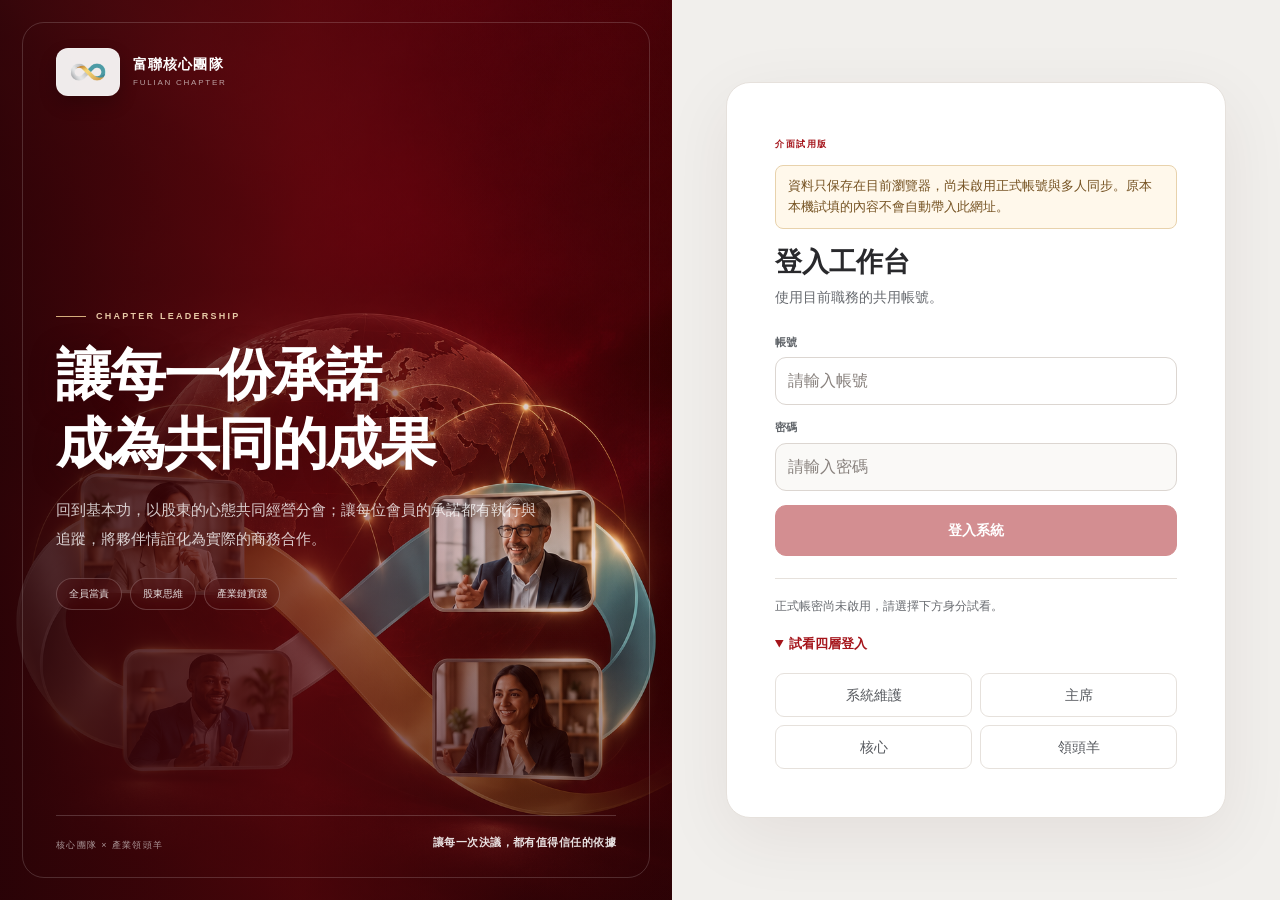
==== index.html @ e0f5ab56 "Publish chairman interface preview with browser-local storage notice" ====
<!doctype html>
<html lang="zh-Hant">
<head>
  <meta charset="utf-8">
  <meta name="viewport" content="width=device-width,initial-scale=1">
  <meta name="theme-color" content="#a5151b">
  <meta http-equiv="Content-Security-Policy" content="default-src 'self'; script-src 'self'; style-src 'self'; img-src 'self'; connect-src 'none'; form-action 'none'; base-uri 'none'">
  <title>登入｜富聯核心團隊</title>
  <link rel="icon" href="assets/images/fulian-favicon.png">
  <link rel="stylesheet" href="login.css?v=b92ced8f8048">
  <link rel="stylesheet" href="release-preview.css?v=39c7cad80e09">
  <script src="preview-session.js?v=ef87f0d420c2" defer></script><script src="login.js?v=df90c8563fe7" defer></script>
</head>
<body>
  <main class="login-shell">
    <section class="brand-panel" aria-label="富聯分會">
      <div class="brand-top"><img src="assets/images/fulian-favicon.png" alt="富聯分會標誌"><span class="brand-name"><b>富聯核心團隊</b><small>FULIAN CHAPTER</small></span></div>
      <div class="brand-story">
        <span class="eyebrow">CHAPTER LEADERSHIP</span>
        <h1>讓每一份承諾<br>成為共同的成果</h1>
        <p class="brand-description">回到基本功，以股東的心態共同經營分會；讓每位會員的承諾都有執行與追蹤，將夥伴情誼化為實際的商務合作。</p>
        <div class="brand-tags" aria-label="本屆三大主軸"><span>全員當責</span><span>股東思維</span><span>產業鏈實踐</span></div>
      </div>
      <div class="brand-foot"><span>核心團隊 × 產業領頭羊</span><b>讓每一次決議，都有值得信任的依據</b></div>
    </section>
    <div class="access-panel">
      <section class="login-card" aria-labelledby="panelTitle">
        <span class="preview-label">介面試用版</span>
        <p class="release-preview-note">資料只保存在目前瀏覽器，尚未啟用正式帳號與多人同步。原本本機試填的內容不會自動帶入此網址。</p>
        <h2 id="panelTitle" tabindex="-1">登入工作台</h2>
        <p class="intro" id="panelIntro">使用目前職務的共用帳號。</p>
        <form id="loginForm">
          <label>帳號<input id="username" autocomplete="off" readonly placeholder="請輸入帳號" aria-describedby="previewNote"></label>
          <label>密碼<input id="password" type="password" autocomplete="off" disabled placeholder="請輸入密碼"></label>
          <button class="primary" id="loginButton" disabled>登入系統</button>
        </form>
        <form id="identityForm" hidden>
          <label><span id="identityLabel">選擇職務</span><select id="identity" required></select></label>
          <p class="empty-note" id="rosterNote" hidden>領頭羊名單尚未設定。</p>
          <button class="primary" id="identityButton">進入工作台</button>
          <button class="secondary" type="button" data-back>返回登入</button>
        </form>
        <section id="complete" hidden aria-label="登入流程完成">
          <div class="selected-identity"><span>目前身分</span><strong id="selectedIdentity"></strong></div>
          <p class="intro">登入流程試看完成。</p>
          <button class="secondary" type="button" data-back>返回登入</button>
        </section>
        <div id="previewControls" class="preview-controls">
          <p id="previewNote">正式帳密尚未啟用，請選擇下方身分試看。</p>
          <details id="previewPicker" open>
            <summary>試看四層登入</summary>
            <div class="preview-roles" role="group" aria-label="試看帳號類別">
              <button type="button" data-role="maintenance" aria-pressed="false">系統維護</button>
              <button type="button" data-role="chair" aria-pressed="false">主席</button>
              <button type="button" data-role="core" aria-pressed="false">核心</button>
              <button type="button" data-role="leader" aria-pressed="false">領頭羊</button>
            </div>
          </details>
        </div>
        <noscript><p>請開啟 JavaScript 以試看登入流程。</p></noscript>
      </section>
    </div>
  </main>
</body>
</html>
---- login.css ----
:root{--red:#a5151b;--ink:#29292c;--muted:#686b70;--line:#e6e1dc;--paper:#f1efec;font-family:"Noto Sans TC","PingFang TC","Microsoft JhengHei",sans-serif;color:var(--ink);background:var(--paper)}
*{box-sizing:border-box}body{margin:0;font-size:14px;line-height:1.6}[hidden]{display:none!important}button,input,select{font:inherit}button,summary{touch-action:manipulation}button{cursor:pointer}button:disabled{cursor:not-allowed;opacity:.48}
.login-shell{min-height:100svh;display:grid;grid-template-columns:minmax(440px,1.05fr) minmax(430px,.95fr)}.brand-panel{position:relative;isolation:isolate;overflow:hidden;min-height:100svh;padding:48px 56px;display:flex;flex-direction:column;justify-content:space-between;color:#fff;background:#5e080d url("assets/images/chair-login-global-v1.png") 58% 50%/cover no-repeat}.brand-panel:before{content:"";position:absolute;inset:0;z-index:-1;background:linear-gradient(90deg,rgba(42,3,7,.88) 0%,rgba(87,7,12,.66) 45%,rgba(91,6,11,.14) 78%),linear-gradient(0deg,rgba(31,2,5,.78) 0%,transparent 38%,rgba(48,3,7,.24) 100%)}.brand-panel:after{content:"";position:absolute;inset:22px;z-index:-1;border:1px solid rgba(255,255,255,.16);border-radius:22px;pointer-events:none}.brand-top,.brand-story,.brand-foot{position:relative;z-index:1}.brand-top{display:flex;align-items:center;gap:13px}.brand-mark{width:48px;height:48px;display:grid;place-items:center;border:1px solid rgba(255,255,255,.42);border-radius:14px;background:rgba(255,255,255,.11);backdrop-filter:blur(12px);box-shadow:0 12px 30px rgba(29,1,4,.18);font-size:23px;font-weight:800}.brand-name{display:flex;flex-direction:column;line-height:1.25}.brand-name b{font-size:14px;letter-spacing:.08em}.brand-name small{margin-top:4px;font-size:8px;letter-spacing:.22em;color:rgba(255,255,255,.62)}.brand-story{max-width:570px;margin-top:auto;margin-bottom:auto;padding:58px 0}.brand-story .eyebrow{display:inline-flex;align-items:center;gap:10px;font-size:9px;letter-spacing:.25em;color:#e7c9a6;font-weight:700}.brand-story .eyebrow:before{content:"";width:30px;height:1px;background:#d5ad7c}.brand-story h1{margin:17px 0 18px;font-size:clamp(40px,4.4vw,66px);line-height:1.22;letter-spacing:-.035em;text-shadow:0 5px 30px rgba(34,0,3,.28)}.brand-story p{max-width:490px;margin:0;color:rgba(255,255,255,.78);font-size:15px;line-height:1.9}.brand-tags{display:flex;flex-wrap:wrap;gap:8px;margin-top:25px}.brand-tags span{padding:7px 12px;border:1px solid rgba(255,255,255,.2);border-radius:999px;background:rgba(75,4,9,.28);backdrop-filter:blur(10px);font-size:10px;color:rgba(255,255,255,.86)}.brand-foot{display:flex;align-items:flex-end;justify-content:space-between;gap:25px;padding-top:18px;border-top:1px solid rgba(255,255,255,.18)}.brand-foot span{font-size:9px;letter-spacing:.15em;color:rgba(255,255,255,.58)}.brand-foot b{max-width:245px;text-align:right;font-size:11px;letter-spacing:.04em;color:rgba(255,255,255,.88)}
.access-panel{display:contents}.login-card{width:min(500px,calc(100% - 50px));margin:auto;padding:48px;border-radius:24px;background:#fff;border:1px solid var(--line);box-shadow:0 20px 70px #32111412}
.brand-top img{width:64px;height:48px;flex:0 0 64px;display:block;object-fit:contain;padding:4px 5px;border:1px solid #ffffff26;border-radius:12px;background:rgba(255,255,255,.92);box-shadow:0 8px 18px #0003;backdrop-filter:blur(12px)}
.preview-label{display:inline-block;font-size:11px;color:var(--red);font-weight:600;background:#a5151b09;padding:3px 8px;border-radius:5px}.login-card h2{font-size:27px;line-height:1.4;margin:13px 0 6px;letter-spacing:-.02em}.intro{margin:0 0 26px;color:var(--muted);font-size:14px}
form{display:grid;gap:19px}label{display:grid;gap:7px;font-size:13px;font-weight:600;color:#56595e}input,select{width:100%;min-height:48px;padding:12px 13px;border:1px solid #dcd6d1;border-radius:11px;background:#fff;color:var(--ink);font-size:16px;line-height:1.4}input:disabled{background:#faf9f7;opacity:1;color:var(--muted)}input::placeholder{color:#88817d;font-weight:400}
:focus-visible{outline:3px solid #a5151b60;outline-offset:3px}h2:focus{outline:none}.primary,.secondary{width:100%;min-height:48px;border-radius:11px;padding:12px;font-size:14px;font-weight:600}.primary{background:var(--red);color:white;border:1px solid var(--red);margin-top:5px}.primary:hover:enabled{background:#8c1117}.secondary{background:#fff;color:#56595e;border:1px solid var(--line)}.secondary:hover{background:#f7f5f2}
.preview-controls{margin-top:25px;padding-top:18px;border-top:1px solid var(--line)}.preview-controls p{font-size:12px;color:var(--muted);margin:0 0 8px}summary{cursor:pointer;font-size:13px;color:var(--red);font-weight:600;min-height:44px;padding:10px 0}.preview-roles{display:grid;grid-template-columns:1fr 1fr;gap:8px;padding-top:5px}.preview-roles button{min-height:44px;border:1px solid var(--line);border-radius:9px;background:#fff;color:#56595e}.preview-roles button[aria-pressed=true]{background:#fff5f5;border-color:var(--red);color:var(--red)}.selected-identity{padding:18px;background:#f7f5f2;border:1px solid var(--line);border-radius:12px;margin-bottom:22px}.selected-identity span,.selected-identity strong{display:block}.selected-identity span{font-size:12px;color:var(--muted);margin-bottom:3px}.selected-identity strong{font-size:21px}.empty-note{margin:0;color:var(--muted);font-size:13px}
.preview-label{padding:0;background:none;border-radius:0;font-size:9px;letter-spacing:.18em;font-weight:800}.login-card h2{margin:5px 0 2px;font-size:27px;line-height:1.6;letter-spacing:normal}.intro{margin:0 0 25px}form{gap:14px}label{gap:6px;font-size:11px;font-weight:700;color:#62666b}input,select{padding:12px}.primary{margin-top:0;padding:13px}.preview-controls{margin-top:22px}
@media(max-width:980px){.login-shell{grid-template-columns:minmax(380px,.9fr) minmax(420px,1.1fr)}.brand-panel{padding:40px}.brand-story h1{font-size:43px}}
@media(max-width:820px){.login-shell{display:block}.brand-panel{min-height:420px;padding:34px;background-position:62% 42%}.brand-panel:after{inset:14px}.brand-story{padding:42px 0 34px;max-width:470px}.brand-story h1{font-size:36px}.brand-story p{font-size:13px}.brand-foot{display:none}.login-card{margin:-25px auto 30px;position:relative;z-index:2;padding:28px}}
@media(max-width:480px){.brand-panel{min-height:390px;padding:28px 25px;background-position:66% 40%}.brand-story h1{font-size:31px}.brand-story p{max-width:330px;line-height:1.7}.brand-tags{margin-top:17px}.brand-name b{font-size:12px}.login-card{width:calc(100% - 24px)}}
/* The committee's inline override comes after its stylesheet. Keep that cascade. */
@media(max-width:900px){.login-shell{display:block}.brand-panel{min-height:420px;padding:34px;background-position:62% 42%}.brand-panel:after{inset:14px}.brand-story{padding:42px 0 34px;max-width:540px}.brand-story h1{font-size:36px}.brand-story p{font-size:13px}.brand-foot{display:none}.login-card{margin:-25px auto 30px;position:relative;z-index:2;padding:28px}}
---- release-preview.css ----
.release-preview-note{margin:12px 0;padding:10px 12px;border:1px solid #e8d2ac;border-radius:8px;background:#fff8eb;color:#755222;font-size:13px;line-height:1.6;overflow-wrap:anywhere}
.release-preview-bar{margin:12px 24px 0;flex-shrink:0}
@media(max-width:640px){.release-preview-bar{margin:10px 12px 0;font-size:12px}}
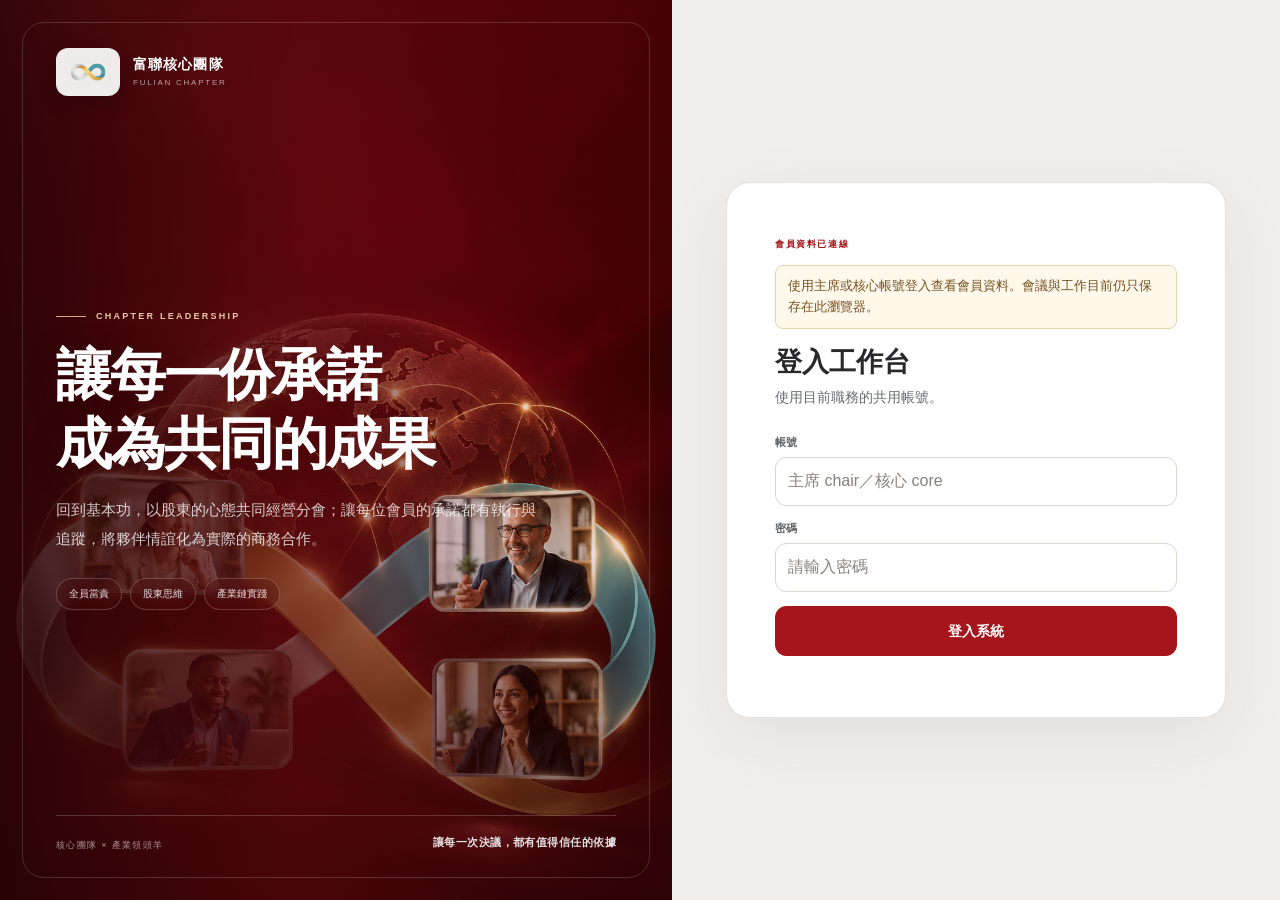
==== commit 9e3bb780: "Add chairman login and read-only member data" ====
--- a/index.html
+++ b/index.html
@@ -4,12 +4,13 @@
   <meta charset="utf-8">
   <meta name="viewport" content="width=device-width,initial-scale=1">
   <meta name="theme-color" content="#a5151b">
-  <meta http-equiv="Content-Security-Policy" content="default-src 'self'; script-src 'self'; style-src 'self'; img-src 'self'; connect-src 'none'; form-action 'none'; base-uri 'none'">
+  <meta http-equiv="Content-Security-Policy" content="default-src 'self'; script-src 'self'; style-src 'self'; img-src 'self'; connect-src https://fahrblkukuhgveiptufn.supabase.co; form-action 'none'; base-uri 'none'">
   <title>登入｜富聯核心團隊</title>
   <link rel="icon" href="assets/images/fulian-favicon.png">
   <link rel="stylesheet" href="login.css?v=b92ced8f8048">
   <link rel="stylesheet" href="release-preview.css?v=39c7cad80e09">
-  <script src="preview-session.js?v=ef87f0d420c2" defer></script><script src="login.js?v=df90c8563fe7" defer></script>
+  <link rel="stylesheet" href="member-data.css?v=0825ac26d2aa">
+  <script src="chair-auth.js?v=abb801f273bf" defer></script><script src="production-login.js?v=5a94853dff09" defer></script>
 </head>
 <body>
   <main class="login-shell">
@@ -25,14 +26,14 @@
     </section>
     <div class="access-panel">
       <section class="login-card" aria-labelledby="panelTitle">
-        <span class="preview-label">介面試用版</span>
-        <p class="release-preview-note">資料只保存在目前瀏覽器，尚未啟用正式帳號與多人同步。原本本機試填的內容不會自動帶入此網址。</p>
+        <span class="preview-label">會員資料已連線</span>
+        <p class="release-preview-note">使用主席或核心帳號登入查看會員資料。會議與工作目前仍只保存在此瀏覽器。</p>
         <h2 id="panelTitle" tabindex="-1">登入工作台</h2>
         <p class="intro" id="panelIntro">使用目前職務的共用帳號。</p>
         <form id="loginForm">
-          <label>帳號<input id="username" autocomplete="off" readonly placeholder="請輸入帳號" aria-describedby="previewNote"></label>
-          <label>密碼<input id="password" type="password" autocomplete="off" disabled placeholder="請輸入密碼"></label>
-          <button class="primary" id="loginButton" disabled>登入系統</button>
+          <label>帳號<input id="username" autocomplete="username" required placeholder="主席 chair／核心 core"></label>
+          <label>密碼<input id="password" type="password" autocomplete="current-password" required placeholder="請輸入密碼"></label>
+          <button class="primary" id="loginButton">登入系統</button>
         </form>
         <form id="identityForm" hidden>
           <label><span id="identityLabel">選擇職務</span><select id="identity" required></select></label>
@@ -40,24 +41,8 @@
           <button class="primary" id="identityButton">進入工作台</button>
           <button class="secondary" type="button" data-back>返回登入</button>
         </form>
-        <section id="complete" hidden aria-label="登入流程完成">
-          <div class="selected-identity"><span>目前身分</span><strong id="selectedIdentity"></strong></div>
-          <p class="intro">登入流程試看完成。</p>
-          <button class="secondary" type="button" data-back>返回登入</button>
-        </section>
-        <div id="previewControls" class="preview-controls">
-          <p id="previewNote">正式帳密尚未啟用，請選擇下方身分試看。</p>
-          <details id="previewPicker" open>
-            <summary>試看四層登入</summary>
-            <div class="preview-roles" role="group" aria-label="試看帳號類別">
-              <button type="button" data-role="maintenance" aria-pressed="false">系統維護</button>
-              <button type="button" data-role="chair" aria-pressed="false">主席</button>
-              <button type="button" data-role="core" aria-pressed="false">核心</button>
-              <button type="button" data-role="leader" aria-pressed="false">領頭羊</button>
-            </div>
-          </details>
-        </div>
-        <noscript><p>請開啟 JavaScript 以試看登入流程。</p></noscript>
+        <p id="loginError" role="alert"></p>
+        <noscript><p>請開啟 JavaScript 以登入。</p></noscript>
       </section>
     </div>
   </main>
--- a/member-data.css
+++ b/member-data.css
@@ -0,0 +1 @@
+.member-totals{display:flex;gap:10px 18px;align-items:center;flex-wrap:wrap;margin:12px 0}.member-totals>span{font-size:13px}.light-0{color:#1b7251}.light-1{color:#876318}.light-2{color:#b02029}.member-directory{margin-top:14px}.member-directory>summary{cursor:pointer;font-weight:650;padding:10px 0}.member-search{display:grid;gap:6px;max-width:360px;margin:10px 0;font-size:13px}.member-search input{border:1px solid #d9dfe5;border-radius:7px;padding:10px;font:inherit;width:100%}.member-table-scroll{overflow:auto;max-width:100%}.member-table{border-collapse:collapse;width:100%;font-size:13px;white-space:nowrap}.member-table th,.member-table td{padding:10px 12px;border-bottom:1px solid #e8eaed;text-align:right}.member-table th:first-child,.member-table td:nth-child(2){text-align:left}.member-table thead{background:#f4f5f7}.member-table tbody th{font-weight:600}.status-panel{min-width:0}#loginError{color:#a91419;line-height:1.5;font-size:13px}
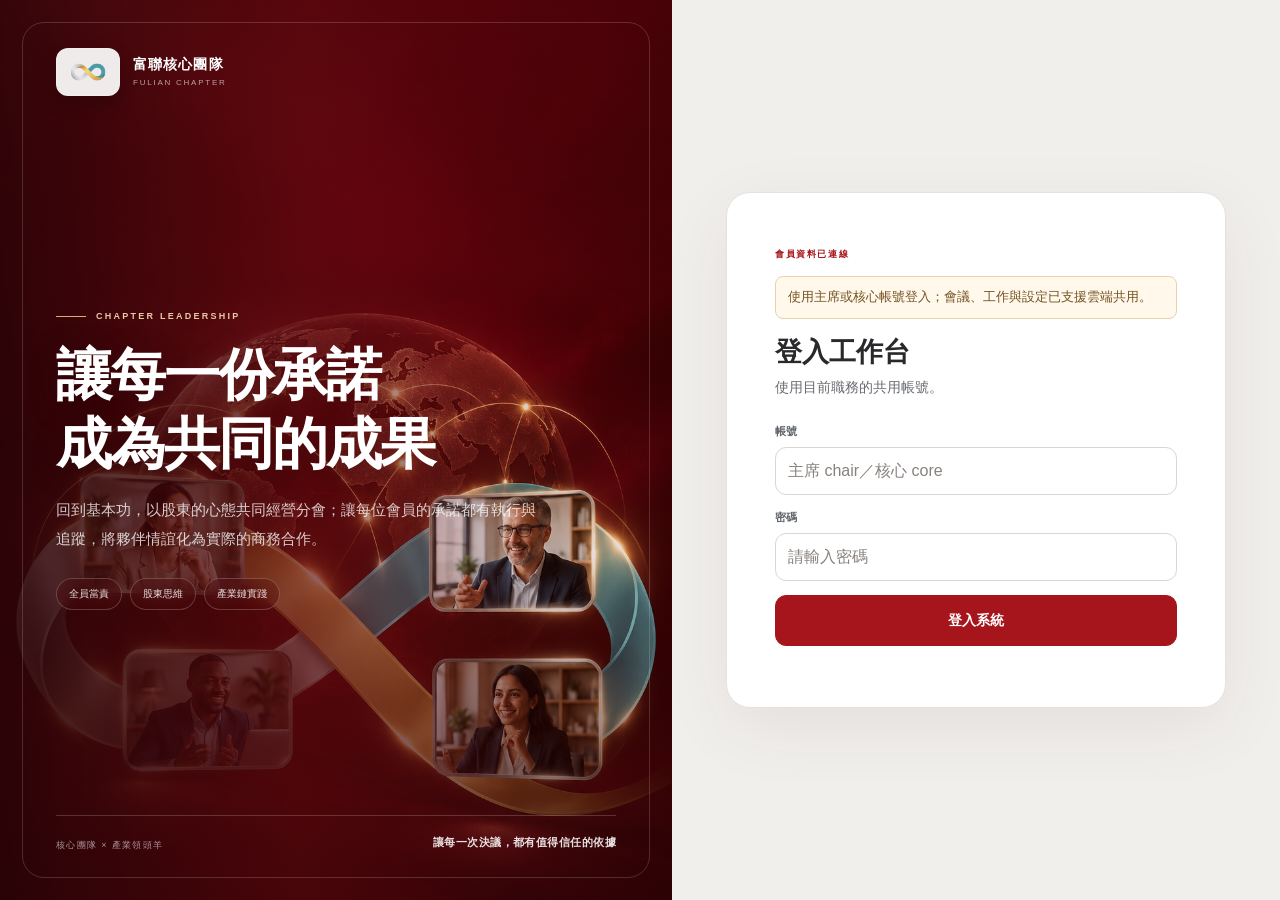
==== commit 3c366dd0: "Enable shared cloud meeting storage with version recovery" ====
--- a/index.html
+++ b/index.html
@@ -9,8 +9,8 @@
   <link rel="icon" href="assets/images/fulian-favicon.png">
   <link rel="stylesheet" href="login.css?v=b92ced8f8048">
   <link rel="stylesheet" href="release-preview.css?v=39c7cad80e09">
-  <link rel="stylesheet" href="member-data.css?v=0825ac26d2aa">
-  <script src="chair-auth.js?v=abb801f273bf" defer></script><script src="production-login.js?v=5a94853dff09" defer></script>
+  <link rel="stylesheet" href="member-data.css?v=7266a0e99a34">
+  <script src="chair-auth.js?v=5dfb48bdd3ec" defer></script><script src="production-login.js?v=5a94853dff09" defer></script>
 </head>
 <body>
   <main class="login-shell">
@@ -27,7 +27,7 @@
     <div class="access-panel">
       <section class="login-card" aria-labelledby="panelTitle">
         <span class="preview-label">會員資料已連線</span>
-        <p class="release-preview-note">使用主席或核心帳號登入查看會員資料。會議與工作目前仍只保存在此瀏覽器。</p>
+        <p class="release-preview-note">使用主席或核心帳號登入；會議、工作與設定已支援雲端共用。</p>
         <h2 id="panelTitle" tabindex="-1">登入工作台</h2>
         <p class="intro" id="panelIntro">使用目前職務的共用帳號。</p>
         <form id="loginForm">
--- a/member-data.css
+++ b/member-data.css
@@ -1 +1,19 @@
-.member-totals{display:flex;gap:10px 18px;align-items:center;flex-wrap:wrap;margin:12px 0}.member-totals>span{font-size:13px}.light-0{color:#1b7251}.light-1{color:#876318}.light-2{color:#b02029}.member-directory{margin-top:14px}.member-directory>summary{cursor:pointer;font-weight:650;padding:10px 0}.member-search{display:grid;gap:6px;max-width:360px;margin:10px 0;font-size:13px}.member-search input{border:1px solid #d9dfe5;border-radius:7px;padding:10px;font:inherit;width:100%}.member-table-scroll{overflow:auto;max-width:100%}.member-table{border-collapse:collapse;width:100%;font-size:13px;white-space:nowrap}.member-table th,.member-table td{padding:10px 12px;border-bottom:1px solid #e8eaed;text-align:right}.member-table th:first-child,.member-table td:nth-child(2){text-align:left}.member-table thead{background:#f4f5f7}.member-table tbody th{font-weight:600}.status-panel{min-width:0}#loginError{color:#a91419;line-height:1.5;font-size:13px}
+.member-directory{margin-top:14px}.member-directory>summary{cursor:pointer;font-weight:650;padding:10px 0}.member-search{display:grid;gap:6px;max-width:360px;margin:10px 0;font-size:13px}.member-search input{border:1px solid #d9dfe5;border-radius:7px;padding:10px;font:inherit;width:100%}.member-table-scroll{overflow:auto;max-width:100%}.member-table{border-collapse:collapse;width:100%;font-size:13px;white-space:nowrap}.member-table th,.member-table td{padding:10px 12px;border-bottom:1px solid #e8eaed;text-align:right}.member-table th:first-child,.member-table td:nth-child(2){text-align:left}.member-table thead{background:#f4f5f7}.member-table tbody th{font-weight:600}.status-panel{min-width:0}#loginError{color:#a91419;line-height:1.5;font-size:13px}
+
+/* Restore the original chart/legend layout with real read-only data. */
+.status-panel .member-donut{background:none}
+.status-panel .member-donut:before{display:none}
+.member-donut svg{position:absolute;inset:0;width:100%;height:100%}
+.member-donut circle{fill:none;stroke-width:22}
+.member-ring{stroke:#e6e7e8}
+.member-slice.green{stroke:var(--green)}
+.member-slice.yellow{stroke:var(--yellow)}
+.member-slice.red{stroke:#c94147}
+.member-slice.black{stroke:#36393d}
+.member-slice.pending{stroke:#9ba6b2}
+.member-status-chart .legend i.pending{background:#9ba6b2}
+.member-status-chart .legend strong{color:var(--ink)}
+.member-status-chart .legend>div{grid-template-columns:10px minmax(45px,1fr) 28px 46px}
+.member-status-chart .legend small{display:block;text-align:right}
+.member-status-chart .legend strong{text-align:right}
+@media(max-width:360px){.status-panel .member-status-chart{flex-direction:column;align-items:center}.member-status-chart .legend{width:100%}}
